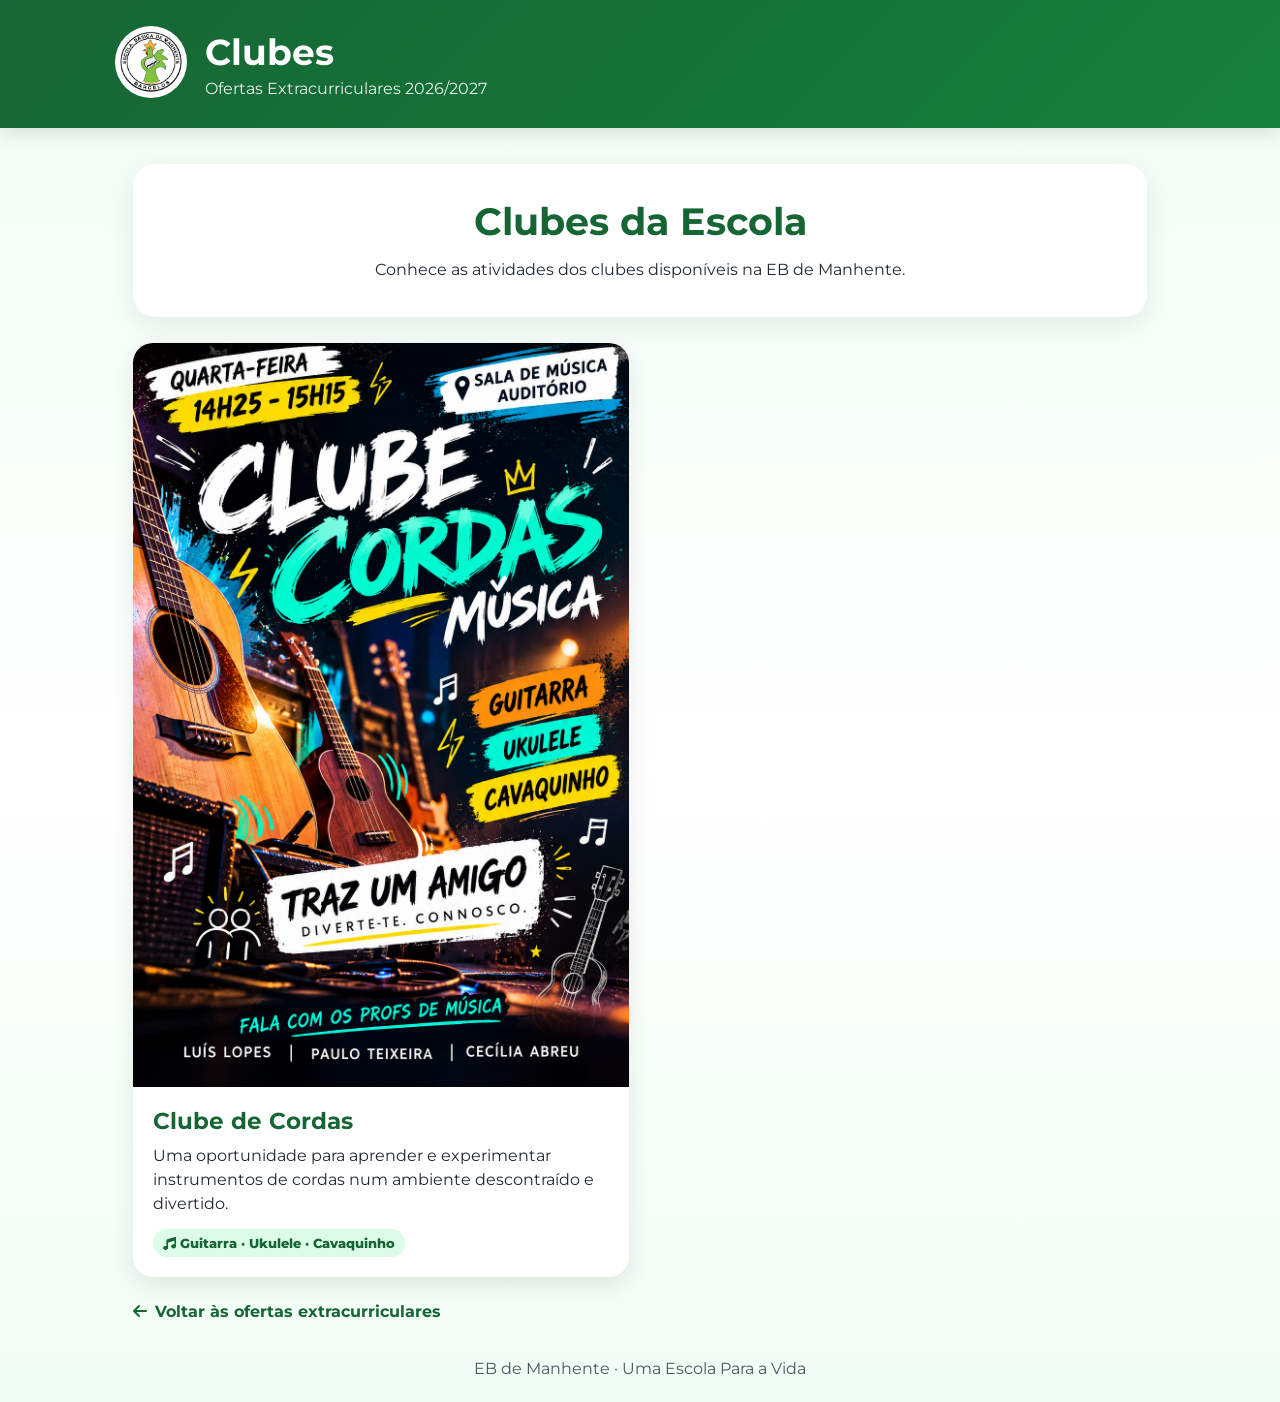
==== clubes.html @ b3036f9d "Add files via upload" ====
<!DOCTYPE html>
<html lang="pt-PT">
<head>
<meta charset="UTF-8">
<meta name="viewport" content="width=device-width, initial-scale=1.0">
<title>Clubes</title>
<link href="https://fonts.googleapis.com/css2?family=Montserrat:wght@400;600;700;800&display=swap" rel="stylesheet">
<link rel="stylesheet" href="https://cdnjs.cloudflare.com/ajax/libs/font-awesome/6.5.0/css/all.min.css">
<style>
:root{--verde:#166534;--verde2:#15803d;--verde-claro:#dcfce7;--lima:#84cc16;--azul:#0ea5e9;--texto:#1f2933}
*{box-sizing:border-box}
body{margin:0;font-family:'Montserrat',Arial,sans-serif;background:linear-gradient(180deg,#f0fdf4 0%,#fff 55%,#f0fdf4 100%);color:var(--texto)}
header{background:linear-gradient(135deg,#166534,#15803d);color:white;padding:26px 20px;box-shadow:0 5px 18px rgba(0,0,0,.12)}
.header-content{max-width:1050px;margin:auto;display:flex;align-items:center;gap:18px}
.header-content img{width:72px;background:white;border-radius:50%;padding:5px}
h1{margin:0;font-size:clamp(1.5rem,4vw,2.25rem)}
.header-sub{margin:5px 0 0;opacity:.9}
main{max-width:1050px;margin:36px auto;padding:0 18px}
.hero{text-align:center;background:white;border-radius:22px;padding:34px 24px;box-shadow:0 8px 28px rgba(0,0,0,.08)}
.hero h2{margin:0;color:var(--verde);font-size:clamp(1.7rem,4vw,2.4rem)}
.hero p{margin:12px auto 0;max-width:720px;line-height:1.6}
.menu{display:grid;grid-template-columns:repeat(2,1fr);gap:22px;margin-top:26px}
.card{position:relative;display:flex;flex-direction:column;align-items:center;justify-content:center;min-height:220px;padding:28px;border-radius:20px;text-decoration:none;color:white;box-shadow:0 8px 22px rgba(0,0,0,.12);transition:.22s ease;overflow:hidden}
.card:hover{transform:translateY(-5px);box-shadow:0 14px 30px rgba(0,0,0,.16)}
.card i{font-size:3rem;margin-bottom:14px}
.card h3{margin:0;font-size:1.45rem}
.card p{margin:9px 0 0;text-align:center;opacity:.95;line-height:1.45}
.desporto{background:linear-gradient(135deg,#0284c7,#0369a1)}
.clubes{background:linear-gradient(135deg,#84cc16,#4d7c0f)}
.breve{display:inline-flex;align-items:center;gap:7px;margin-top:15px;padding:6px 11px;border-radius:999px;background:rgba(255,255,255,.18);border:1px solid rgba(255,255,255,.35);font-weight:700;font-size:.82rem}
.voltar{display:inline-flex;align-items:center;gap:8px;margin-top:25px;color:var(--verde);text-decoration:none;font-weight:700}
.voltar:hover{text-decoration:underline}
.club-list{display:grid;grid-template-columns:repeat(2,1fr);gap:22px;margin-top:26px}
.club{background:white;border-radius:20px;overflow:hidden;box-shadow:0 8px 25px rgba(0,0,0,.09)}
.club img{display:block;width:100%;height:auto}
.club-info{padding:20px}
.club-info h3{margin:0;color:var(--verde);font-size:1.45rem}
.club-info p{line-height:1.5;margin:9px 0 0}
.badge{display:inline-block;margin-top:13px;padding:6px 10px;border-radius:999px;background:var(--verde-claro);color:var(--verde);font-weight:800;font-size:.82rem}
.notice{background:white;border-radius:22px;padding:42px 24px;text-align:center;box-shadow:0 8px 28px rgba(0,0,0,.08)}
.notice i{font-size:4rem;color:#0284c7}
.notice h2{color:var(--verde);margin:18px 0 8px}
.notice p{line-height:1.6;max-width:650px;margin:auto}
footer{text-align:center;margin:38px 0 24px;color:#4b5563}
@media(max-width:700px){.menu,.club-list{grid-template-columns:1fr}.card{min-height:190px}main{margin:24px auto}.hero{padding:28px 18px}}
</style>
</head>
<body>
<header><div class="header-content">
<a href="index.html" aria-label="Voltar ao início"><img src="logo-eb-manhente.png" alt="EB de Manhente"></a>
<div><h1>Clubes</h1><p class="header-sub">Ofertas Extracurriculares 2026/2027</p></div>
</div></header>
<main>
<section class="hero">
<h2>Clubes da Escola</h2>
<p>Conhece as atividades dos clubes disponíveis na EB de Manhente.</p>
</section>
<section class="club-list">
<article class="club">
<img src="Clube_cordas.png" alt="Cartaz do Clube de Cordas">
<div class="club-info">
<h3>Clube de Cordas</h3>
<p>Uma oportunidade para aprender e experimentar instrumentos de cordas num ambiente descontraído e divertido.</p>
<span class="badge"><i class="fa-solid fa-music"></i> Guitarra · Ukulele · Cavaquinho</span>
</div>
</article>
</section>
<a class="voltar" href="ofertas-extracurriculares.html"><i class="fa-solid fa-arrow-left"></i> Voltar às ofertas extracurriculares</a>
</main>
<footer>EB de Manhente · Uma Escola Para a Vida</footer>
</body></html>
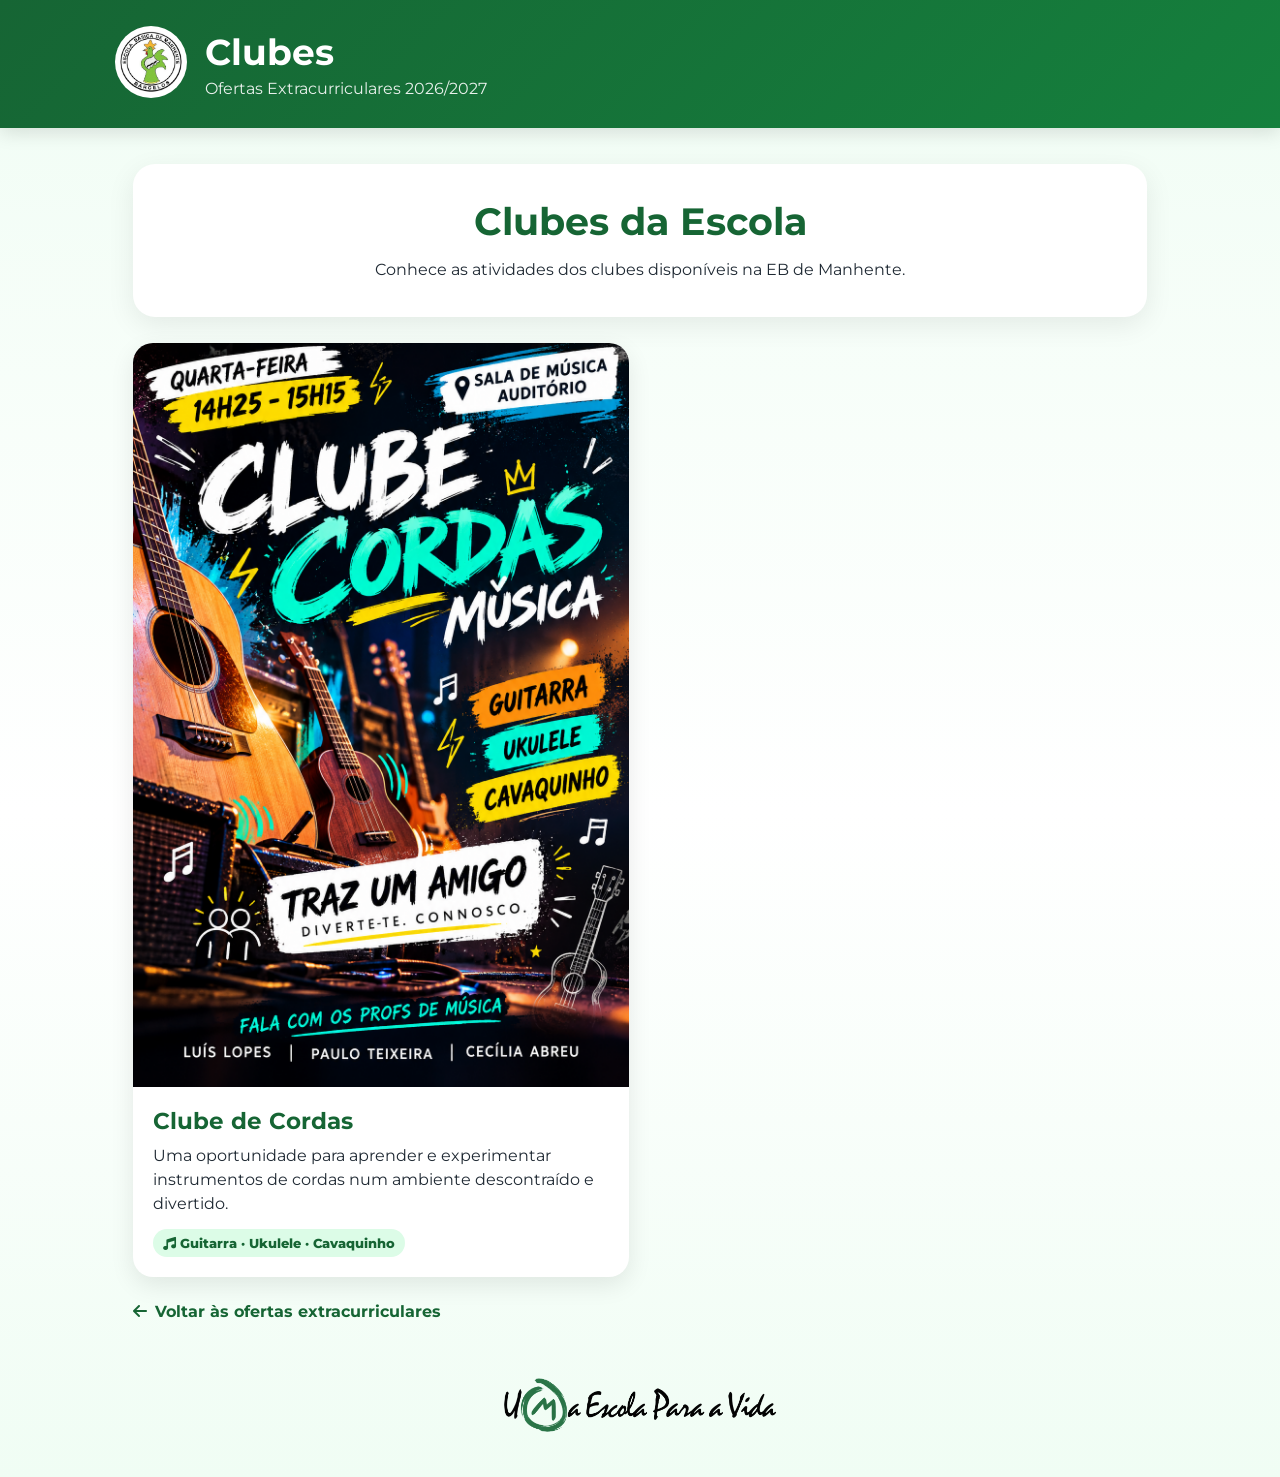
==== commit 4bba9c58: "Add files via upload" ====
--- a/clubes.html
+++ b/clubes.html
@@ -43,7 +43,7 @@
 .notice p{line-height:1.6;max-width:650px;margin:auto}
 footer{text-align:center;margin:38px 0 24px;color:#4b5563}
 @media(max-width:700px){.menu,.club-list{grid-template-columns:1fr}.card{min-height:190px}main{margin:24px auto}.hero{padding:28px 18px}}
-</style>
+.slogan-img{max-width:280px;width:100%;height:auto;display:block;margin:0 auto;}\n</style>
 </head>
 <body>
 <header><div class="header-content">
@@ -67,5 +67,5 @@
 </section>
 <a class="voltar" href="ofertas-extracurriculares.html"><i class="fa-solid fa-arrow-left"></i> Voltar às ofertas extracurriculares</a>
 </main>
-<footer>EB de Manhente · Uma Escola Para a Vida</footer>
+<footer><img src="uma_esc_vida.png" class="slogan-img" alt="Uma Escola Para a Vida"></footer>
 </body></html>
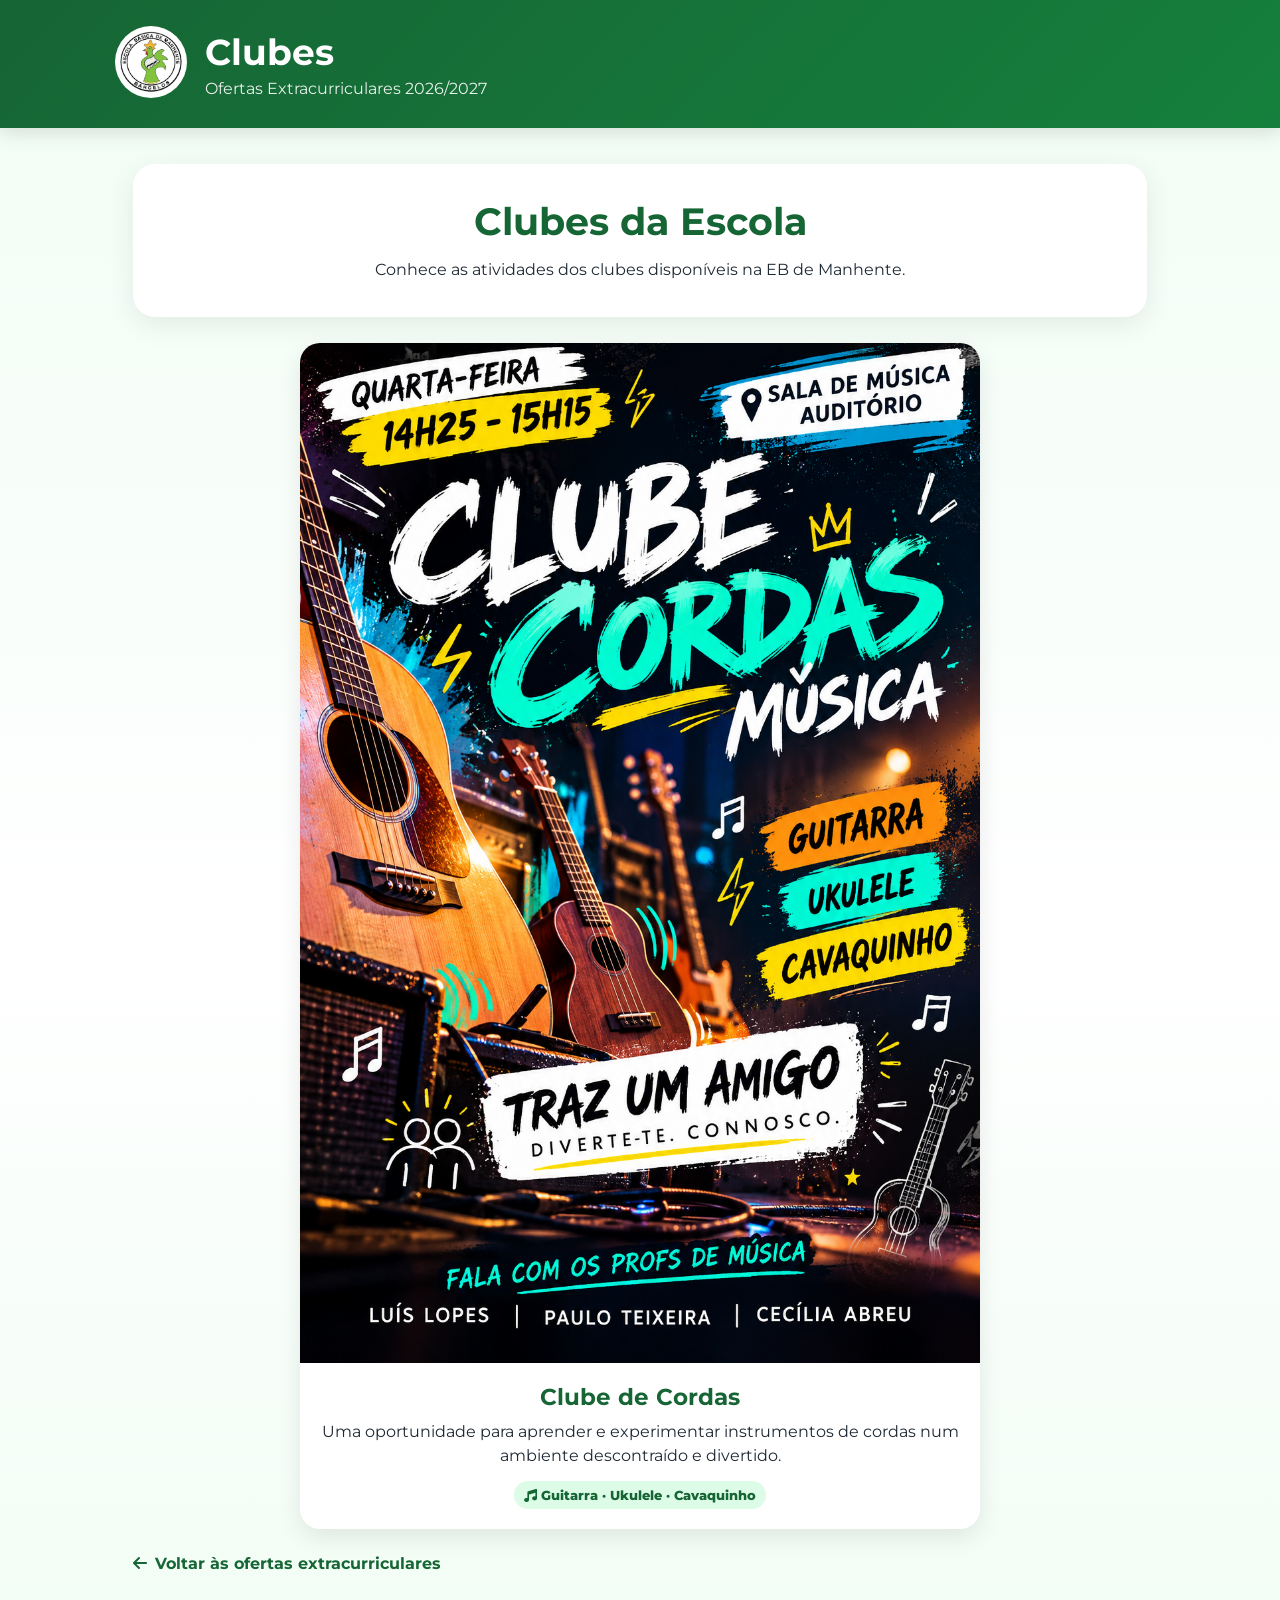
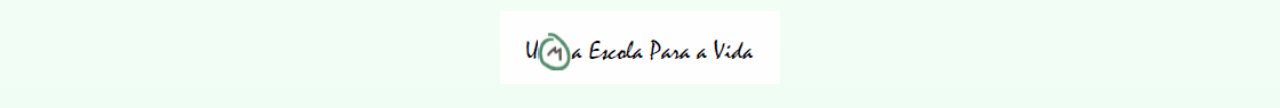
==== commit 1f904656: "Add files via upload" ====
--- a/clubes.html
+++ b/clubes.html
@@ -30,9 +30,9 @@
 .breve{display:inline-flex;align-items:center;gap:7px;margin-top:15px;padding:6px 11px;border-radius:999px;background:rgba(255,255,255,.18);border:1px solid rgba(255,255,255,.35);font-weight:700;font-size:.82rem}
 .voltar{display:inline-flex;align-items:center;gap:8px;margin-top:25px;color:var(--verde);text-decoration:none;font-weight:700}
 .voltar:hover{text-decoration:underline}
-.club-list{display:grid;grid-template-columns:repeat(2,1fr);gap:22px;margin-top:26px}
-.club{background:white;border-radius:20px;overflow:hidden;box-shadow:0 8px 25px rgba(0,0,0,.09)}
-.club img{display:block;width:100%;height:auto}
+.club-list{display:flex;justify-content:center;gap:22px;margin-top:26px}
+.club{width:min(100%,680px);background:white;border-radius:20px;overflow:hidden;box-shadow:0 8px 25px rgba(0,0,0,.09);text-align:center;margin:0 auto}
+.club img{display:block;width:100%;max-width:680px;height:auto;margin:0 auto}
 .club-info{padding:20px}
 .club-info h3{margin:0;color:var(--verde);font-size:1.45rem}
 .club-info p{line-height:1.5;margin:9px 0 0}
@@ -42,7 +42,7 @@
 .notice h2{color:var(--verde);margin:18px 0 8px}
 .notice p{line-height:1.6;max-width:650px;margin:auto}
 footer{text-align:center;margin:38px 0 24px;color:#4b5563}
-@media(max-width:700px){.menu,.club-list{grid-template-columns:1fr}.card{min-height:190px}main{margin:24px auto}.hero{padding:28px 18px}}
+@media(max-width:700px){.menu{grid-template-columns:1fr}.club-list{display:flex}.club{width:100%}.card{min-height:190px}main{margin:24px auto}.hero{padding:28px 18px}}
 .slogan-img{max-width:280px;width:100%;height:auto;display:block;margin:0 auto;}\n</style>
 </head>
 <body>
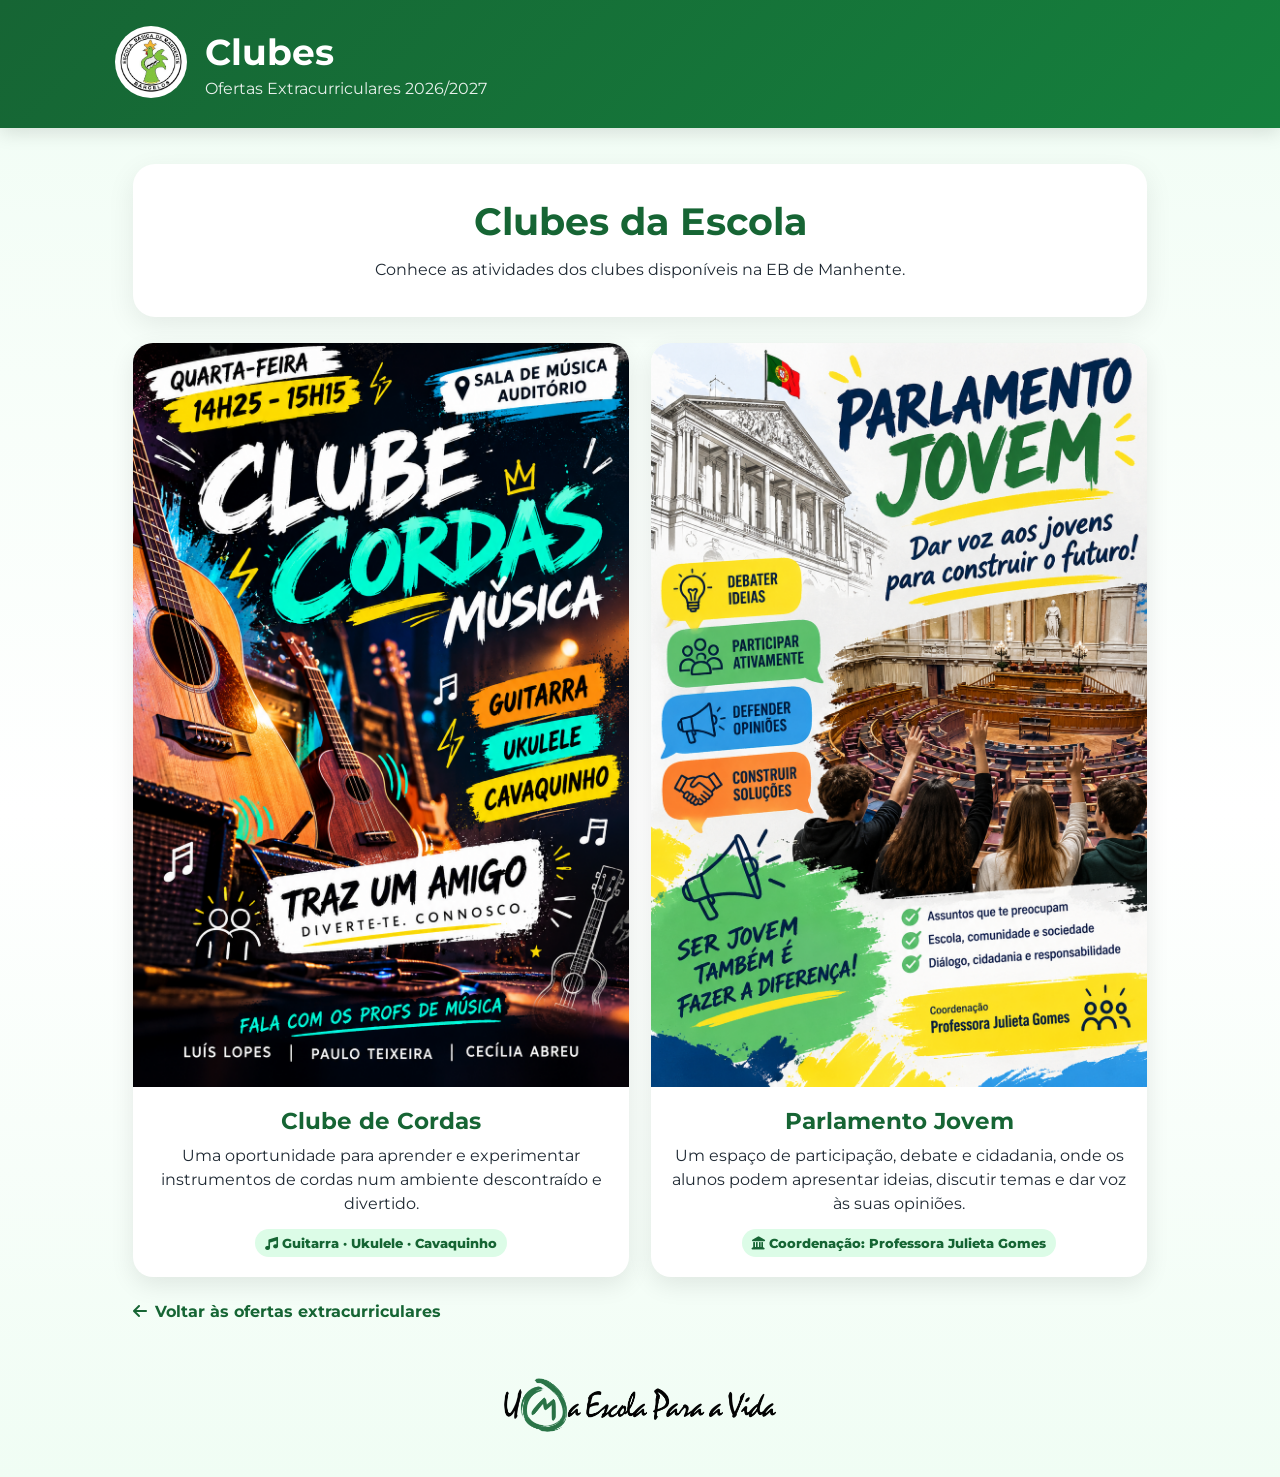
==== commit dc3ce078: "Add files via upload" ====
--- a/clubes.html
+++ b/clubes.html
@@ -64,6 +64,15 @@
 <span class="badge"><i class="fa-solid fa-music"></i> Guitarra · Ukulele · Cavaquinho</span>
 </div>
 </article>
+
+<article class="club">
+<img src="Parlamento_Jovem.png" alt="Cartaz do Parlamento Jovem">
+<div class="club-info">
+<h3>Parlamento Jovem</h3>
+<p>Um espaço de participação, debate e cidadania, onde os alunos podem apresentar ideias, discutir temas e dar voz às suas opiniões.</p>
+<span class="badge"><i class="fa-solid fa-landmark"></i> Coordenação: Professora Julieta Gomes</span>
+</div>
+</article>
 </section>
 <a class="voltar" href="ofertas-extracurriculares.html"><i class="fa-solid fa-arrow-left"></i> Voltar às ofertas extracurriculares</a>
 </main>
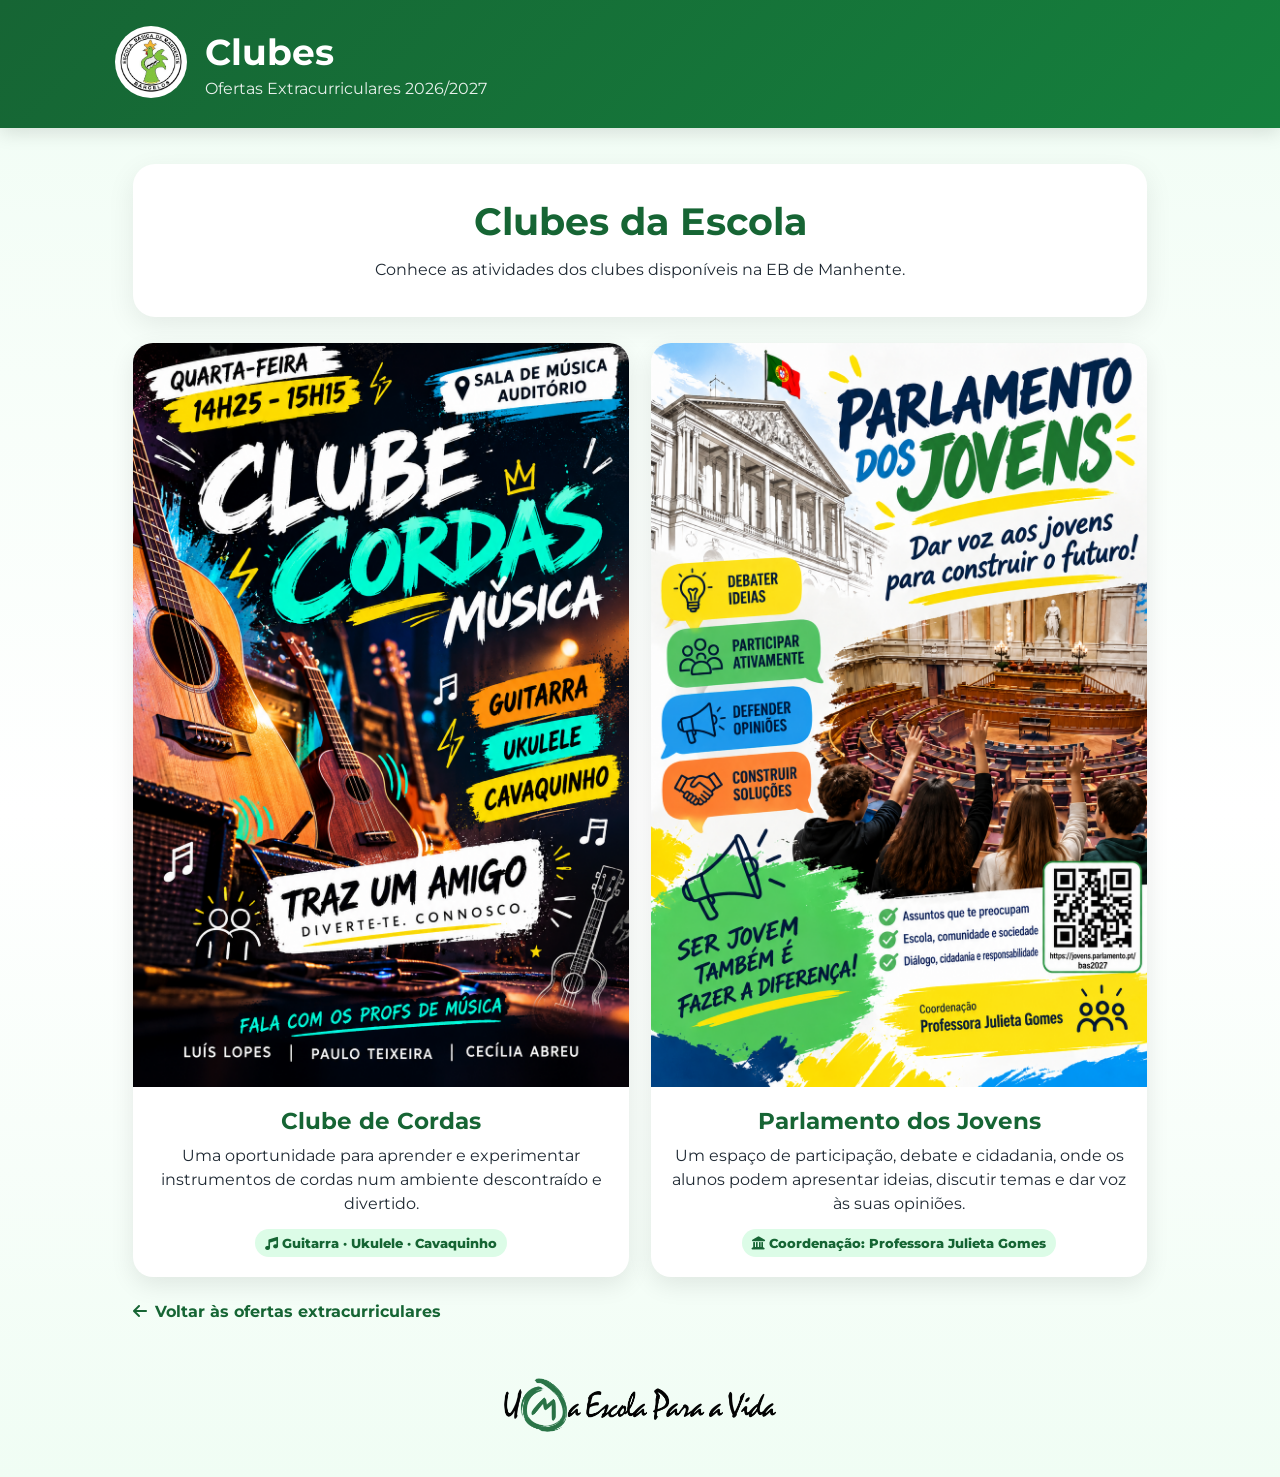
==== commit 924a0685: "Add files via upload" ====
--- a/clubes.html
+++ b/clubes.html
@@ -30,9 +30,9 @@
 .breve{display:inline-flex;align-items:center;gap:7px;margin-top:15px;padding:6px 11px;border-radius:999px;background:rgba(255,255,255,.18);border:1px solid rgba(255,255,255,.35);font-weight:700;font-size:.82rem}
 .voltar{display:inline-flex;align-items:center;gap:8px;margin-top:25px;color:var(--verde);text-decoration:none;font-weight:700}
 .voltar:hover{text-decoration:underline}
-.club-list{display:flex;justify-content:center;gap:22px;margin-top:26px}
-.club{width:min(100%,680px);background:white;border-radius:20px;overflow:hidden;box-shadow:0 8px 25px rgba(0,0,0,.09);text-align:center;margin:0 auto}
-.club img{display:block;width:100%;max-width:680px;height:auto;margin:0 auto}
+.club-list{display:grid;grid-template-columns:repeat(2,minmax(0,1fr));gap:22px;margin-top:26px;align-items:start}
+.club{width:100%;background:white;border-radius:20px;overflow:hidden;box-shadow:0 8px 25px rgba(0,0,0,.09);text-align:center;margin:0 auto}
+.club img{display:block;width:100%;max-width:100%;height:auto;margin:0 auto}
 .club-info{padding:20px}
 .club-info h3{margin:0;color:var(--verde);font-size:1.45rem}
 .club-info p{line-height:1.5;margin:9px 0 0}
@@ -42,7 +42,7 @@
 .notice h2{color:var(--verde);margin:18px 0 8px}
 .notice p{line-height:1.6;max-width:650px;margin:auto}
 footer{text-align:center;margin:38px 0 24px;color:#4b5563}
-@media(max-width:700px){.menu{grid-template-columns:1fr}.club-list{display:flex}.club{width:100%}.card{min-height:190px}main{margin:24px auto}.hero{padding:28px 18px}}
+@media(max-width:700px){.menu{grid-template-columns:1fr}.club-list{grid-template-columns:1fr;gap:26px}.club{width:100%;border-radius:18px}.club img{width:100%;max-width:100%}.club-info{padding:16px 14px}.club-info h3{font-size:1.3rem}.club-info p{font-size:.95rem}.badge{font-size:.78rem}.card{min-height:190px}main{margin:24px auto;padding:0 12px}.hero{padding:28px 18px}}
 .slogan-img{max-width:280px;width:100%;height:auto;display:block;margin:0 auto;}\n</style>
 </head>
 <body>
@@ -66,9 +66,9 @@
 </article>
 
 <article class="club">
-<img src="Parlamento_Jovem.png" alt="Cartaz do Parlamento Jovem">
+<img src="Parlamento_Jovem.png" alt="Cartaz do Parlamento dos Jovens">
 <div class="club-info">
-<h3>Parlamento Jovem</h3>
+<h3>Parlamento dos Jovens</h3>
 <p>Um espaço de participação, debate e cidadania, onde os alunos podem apresentar ideias, discutir temas e dar voz às suas opiniões.</p>
 <span class="badge"><i class="fa-solid fa-landmark"></i> Coordenação: Professora Julieta Gomes</span>
 </div>
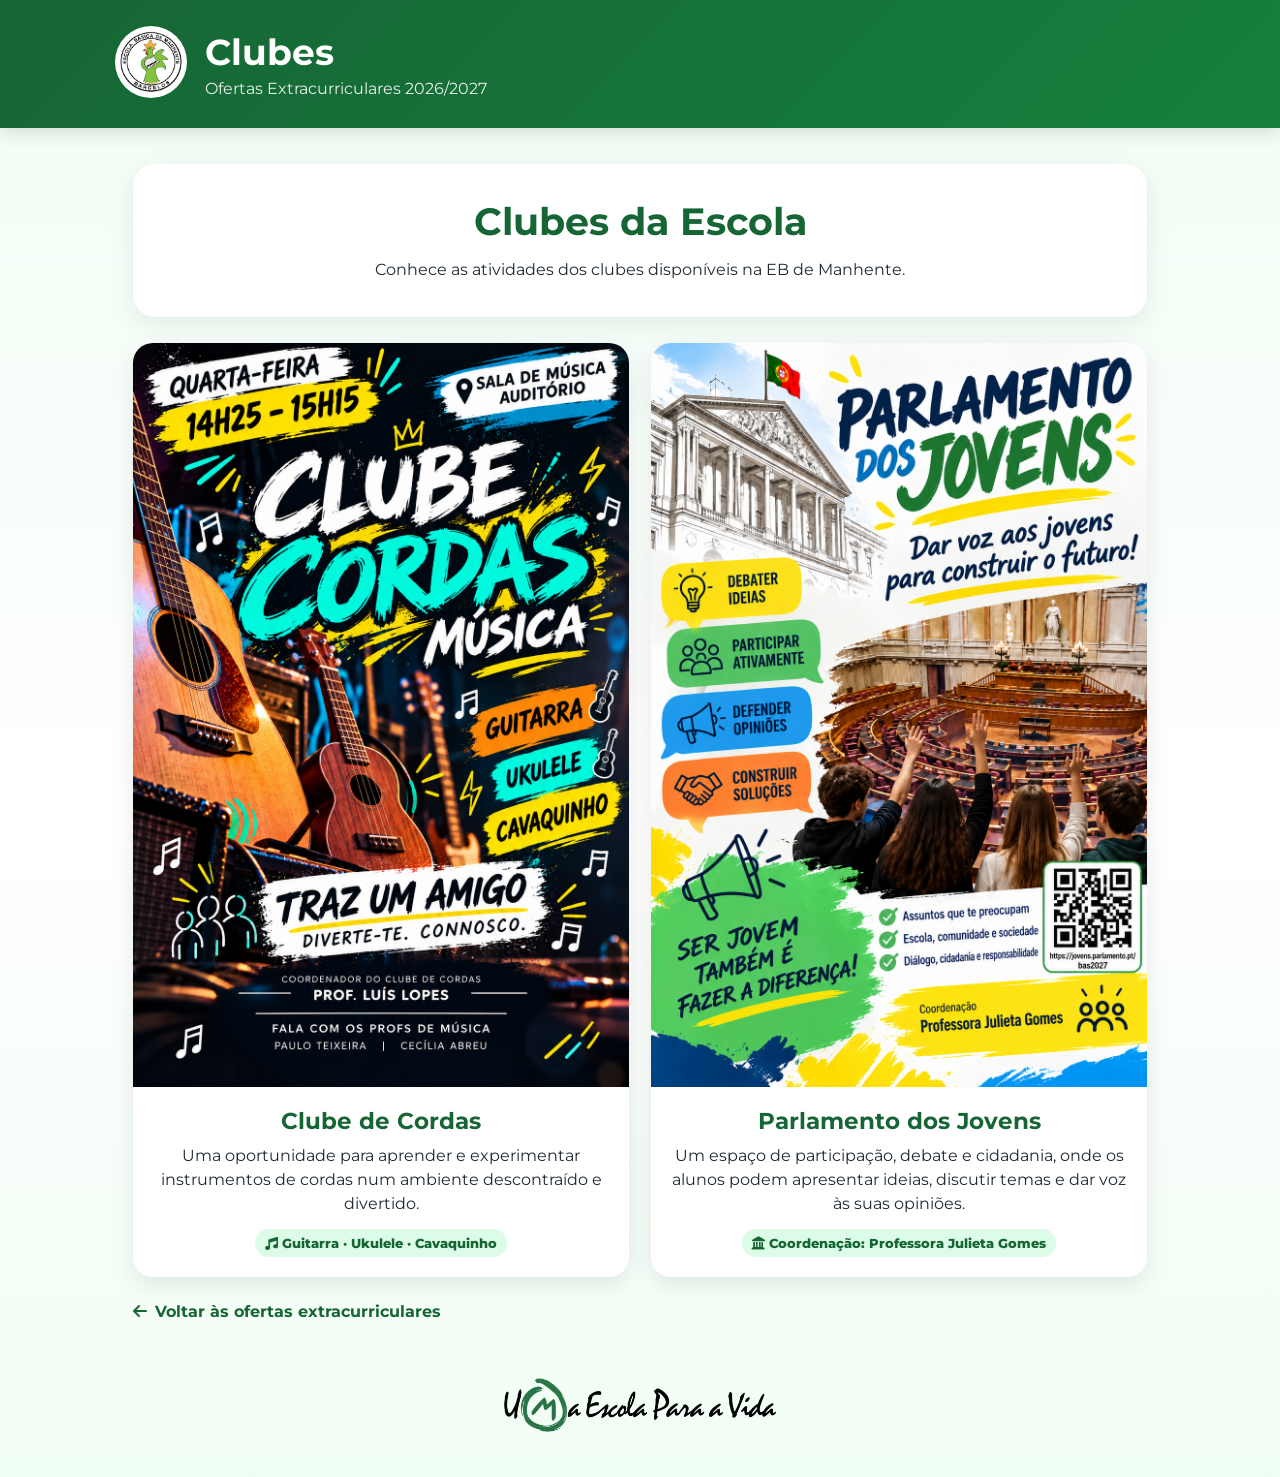
==== commit 0c793fdc: "organização" ====
--- a/clubes.html
+++ b/clubes.html
@@ -47,7 +47,7 @@
 </head>
 <body>
 <header><div class="header-content">
-<a href="index.html" aria-label="Voltar ao início"><img src="logo-eb-manhente.png" alt="EB de Manhente"></a>
+<a href="index.html" aria-label="Voltar ao início"><img src="assets/images/logo-eb-manhente.png" alt="EB de Manhente"></a>
 <div><h1>Clubes</h1><p class="header-sub">Ofertas Extracurriculares 2026/2027</p></div>
 </div></header>
 <main>
@@ -57,7 +57,7 @@
 </section>
 <section class="club-list">
 <article class="club">
-<img src="Clube_cordas.png" alt="Cartaz do Clube de Cordas">
+<img src="assets/images/Clube_cordas.png" alt="Cartaz do Clube de Cordas">
 <div class="club-info">
 <h3>Clube de Cordas</h3>
 <p>Uma oportunidade para aprender e experimentar instrumentos de cordas num ambiente descontraído e divertido.</p>
@@ -66,7 +66,7 @@
 </article>
 
 <article class="club">
-<img src="Parlamento_Jovem.png" alt="Cartaz do Parlamento dos Jovens">
+<img src="assets/images/Parlamento_Jovem.png" alt="Cartaz do Parlamento dos Jovens">
 <div class="club-info">
 <h3>Parlamento dos Jovens</h3>
 <p>Um espaço de participação, debate e cidadania, onde os alunos podem apresentar ideias, discutir temas e dar voz às suas opiniões.</p>
@@ -76,5 +76,5 @@
 </section>
 <a class="voltar" href="ofertas-extracurriculares.html"><i class="fa-solid fa-arrow-left"></i> Voltar às ofertas extracurriculares</a>
 </main>
-<footer><img src="uma_esc_vida.png" class="slogan-img" alt="Uma Escola Para a Vida"></footer>
+<footer><img src="assets/images/uma_esc_vida.png" class="slogan-img" alt="Uma Escola Para a Vida"></footer>
 </body></html>
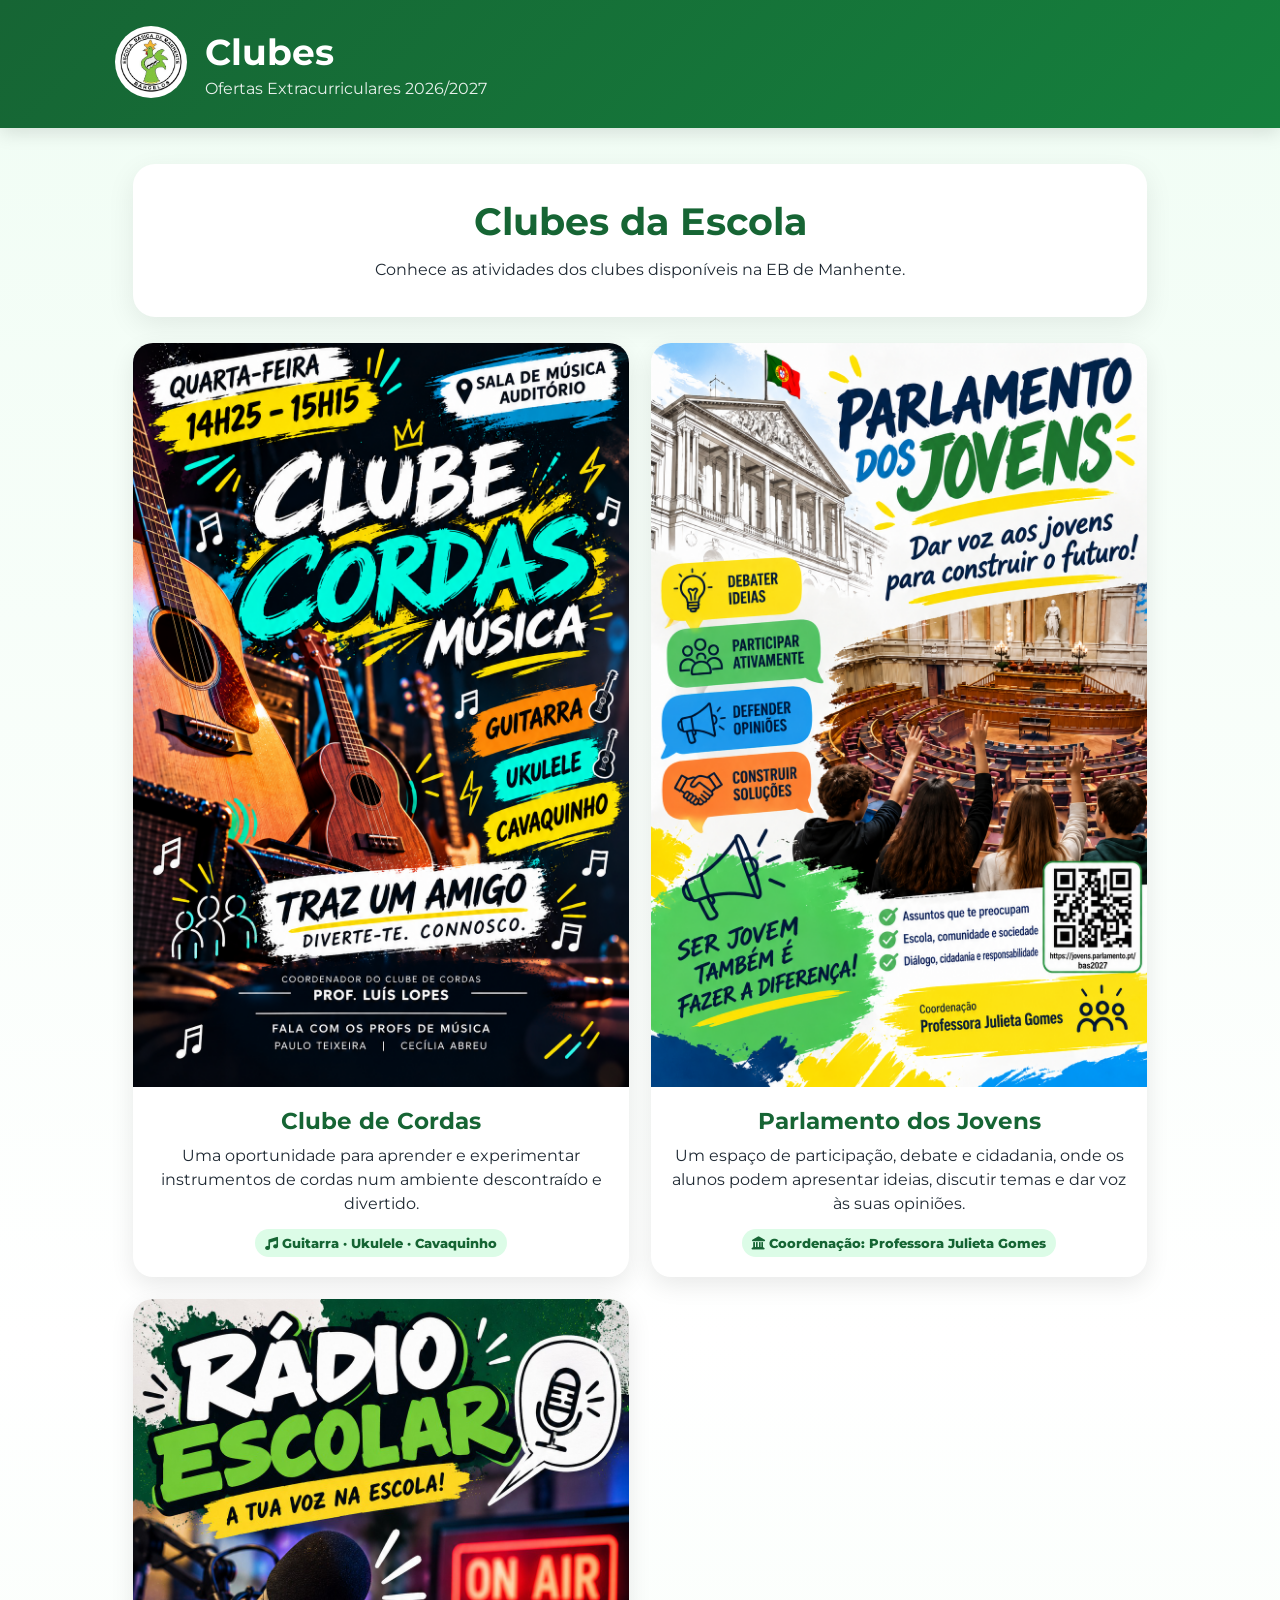
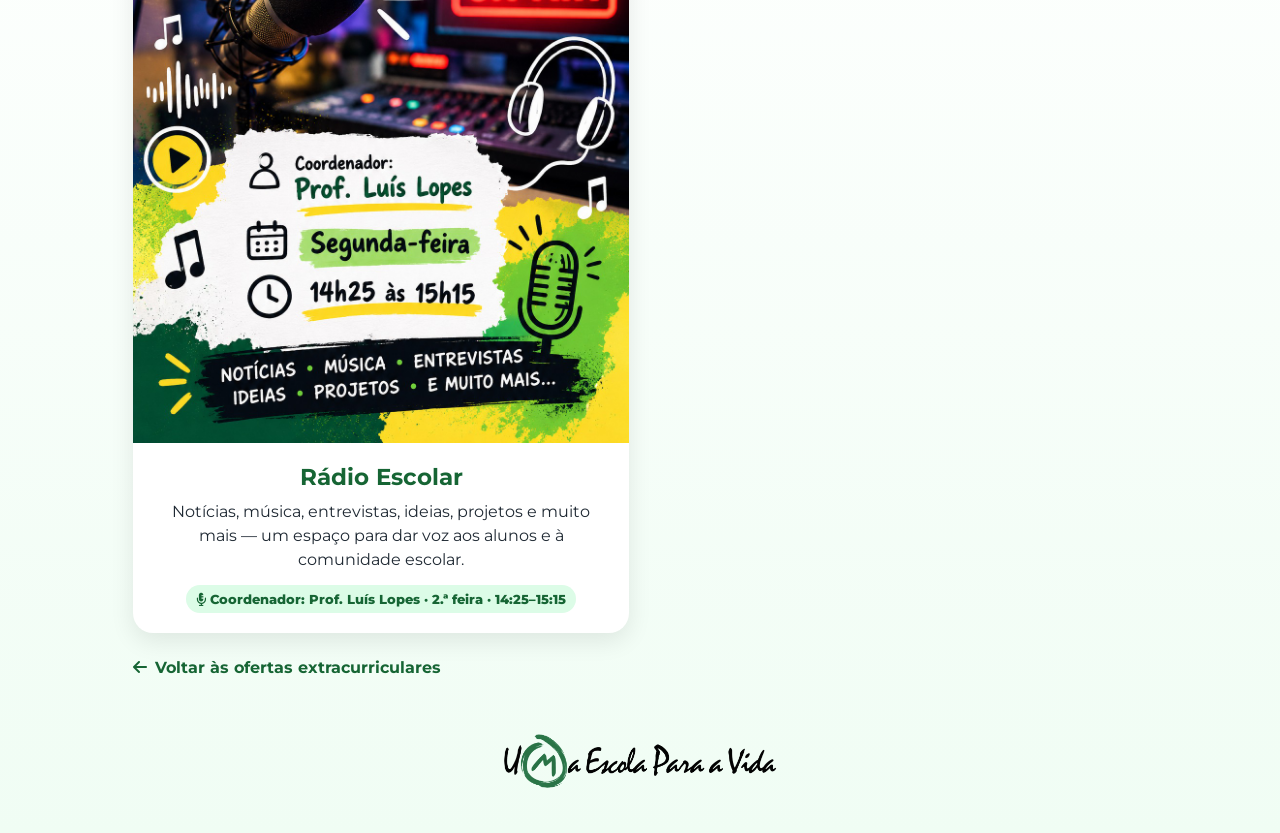
==== commit 9d90c17d: "Clubes" ====
--- a/clubes.html
+++ b/clubes.html
@@ -73,6 +73,15 @@
 <span class="badge"><i class="fa-solid fa-landmark"></i> Coordenação: Professora Julieta Gomes</span>
 </div>
 </article>
+
+<article class="club">
+<img src="assets/images/radio-escolar.jpeg" alt="Cartaz da Rádio Escolar">
+<div class="club-info">
+<h3>Rádio Escolar</h3>
+<p>Notícias, música, entrevistas, ideias, projetos e muito mais — um espaço para dar voz aos alunos e à comunidade escolar.</p>
+<span class="badge"><i class="fa-solid fa-microphone-lines"></i> Coordenador: Prof. Luís Lopes · 2.ª feira · 14:25–15:15</span>
+</div>
+</article>
 </section>
 <a class="voltar" href="ofertas-extracurriculares.html"><i class="fa-solid fa-arrow-left"></i> Voltar às ofertas extracurriculares</a>
 </main>
